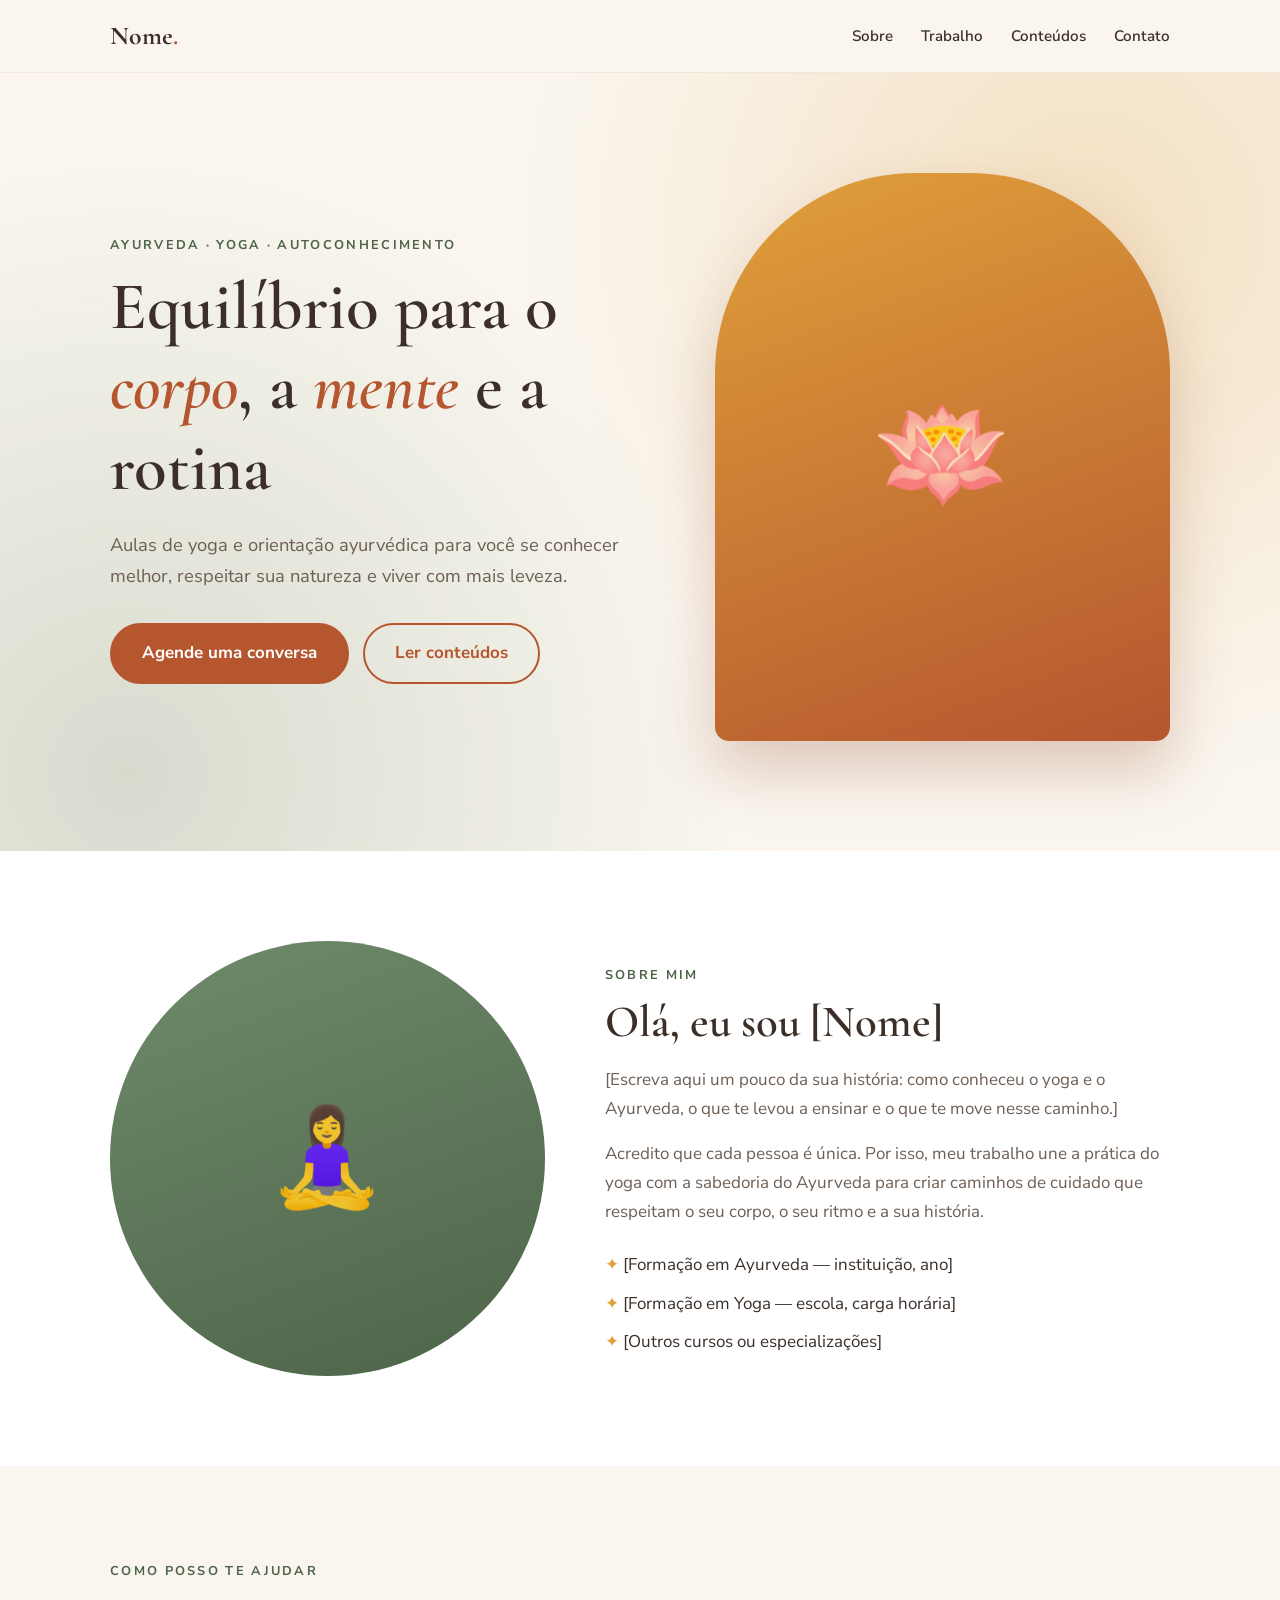
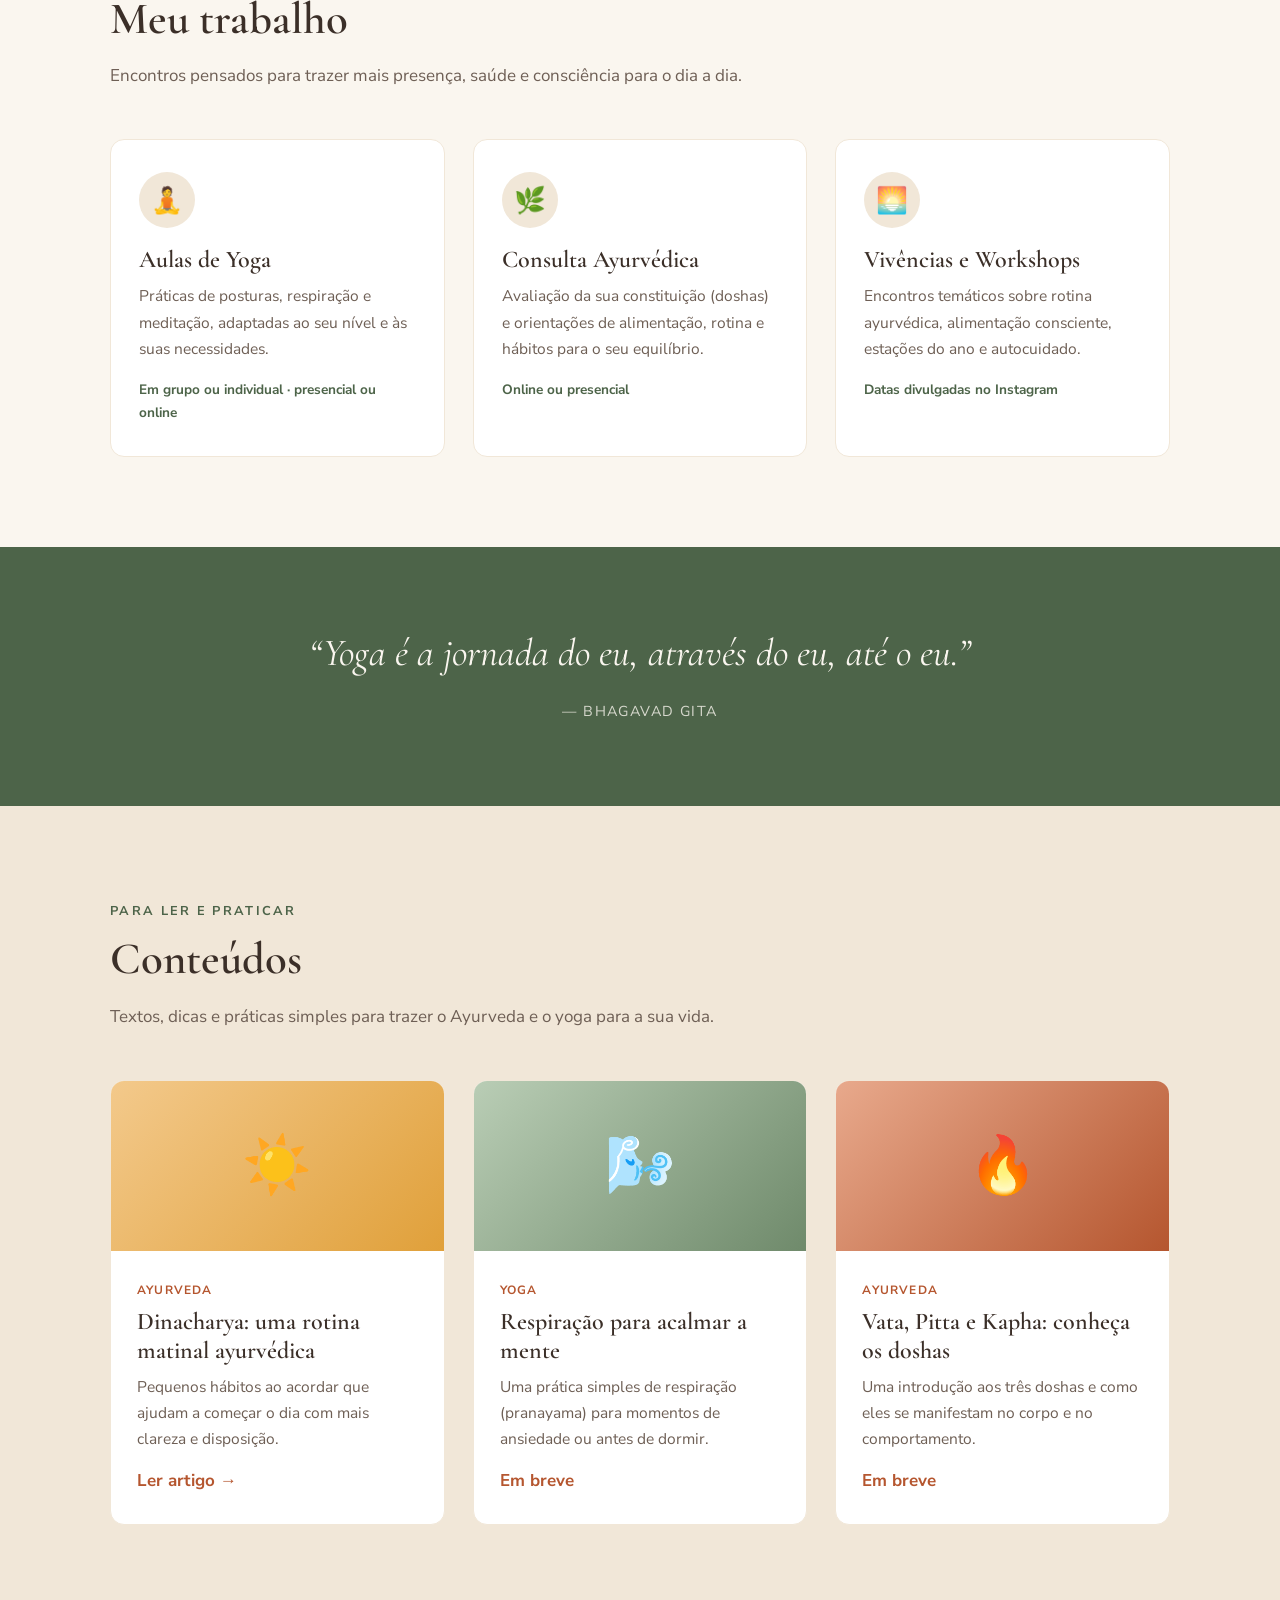
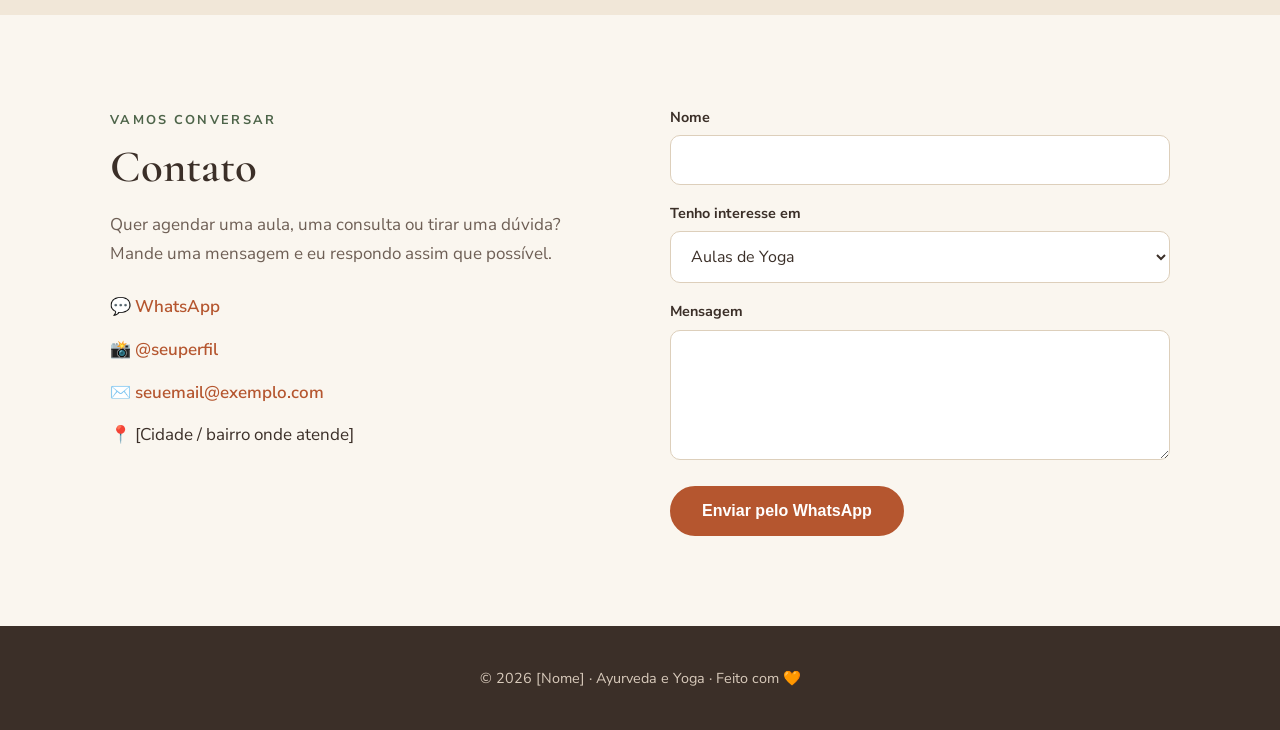
==== site-ayurveda/index.html @ a3ac4bb6 "Adiciona site de Ayurveda e Yoga Página principal com apresentação, serviços, conteúdos e contato vi" ====
<!DOCTYPE html>
<html lang="pt-BR">
<head>
  <meta charset="UTF-8">
  <meta name="viewport" content="width=device-width, initial-scale=1.0">
  <title>Nome da Professora · Ayurveda e Yoga</title>
  <meta name="description" content="Aulas de yoga, consultas de Ayurveda e conteúdos para uma vida em equilíbrio.">

  <link rel="preconnect" href="https://fonts.googleapis.com">
  <link rel="preconnect" href="https://fonts.gstatic.com" crossorigin>
  <link href="https://fonts.googleapis.com/css2?family=Cormorant+Garamond:ital,wght@0,500;0,600;0,700;1,500&family=Nunito+Sans:wght@400;600;700&display=swap" rel="stylesheet">
  <link rel="stylesheet" href="css/estilo.css">
</head>
<body>

  <!-- ================= MENU ================= -->
  <header class="topo">
    <div class="container">
      <a href="#inicio" class="logo">Nome<span>.</span></a>
      <button class="botao-menu" aria-label="Abrir menu" onclick="abrirMenu()">☰</button>
      <ul class="menu" id="menu">
        <li><a href="#sobre">Sobre</a></li>
        <li><a href="#trabalho">Trabalho</a></li>
        <li><a href="#conteudos">Conteúdos</a></li>
        <li><a href="#contato">Contato</a></li>
      </ul>
    </div>
  </header>

  <!-- ================= CAPA ================= -->
  <section class="capa" id="inicio">
    <div class="container">
      <div>
        <span class="subtitulo">Ayurveda · Yoga · Autoconhecimento</span>
        <h1>Equilíbrio para o <em>corpo</em>, a <em>mente</em> e a rotina</h1>
        <p>
          Aulas de yoga e orientação ayurvédica para você se conhecer melhor,
          respeitar sua natureza e viver com mais leveza.
        </p>
        <div class="botoes">
          <a href="#contato" class="botao">Agende uma conversa</a>
          <a href="#conteudos" class="botao botao-claro">Ler conteúdos</a>
        </div>
      </div>
      <!-- Para usar uma foto: troque o emoji por <img src="imagens/capa.jpg" alt="..."> -->
      <div class="capa-imagem">🪷</div>
    </div>
  </section>

  <!-- ================= SOBRE ================= -->
  <section class="sobre" id="sobre">
    <div class="container">
      <!-- Para usar uma foto: troque o emoji por <img src="imagens/foto.jpg" alt="Foto da professora"> -->
      <div class="sobre-foto">🧘‍♀️</div>
      <div>
        <span class="subtitulo">Sobre mim</span>
        <h2>Olá, eu sou [Nome]</h2>
        <p>
          [Escreva aqui um pouco da sua história: como conheceu o yoga e o Ayurveda,
          o que te levou a ensinar e o que te move nesse caminho.]
        </p>
        <p>
          Acredito que cada pessoa é única. Por isso, meu trabalho une a prática do
          yoga com a sabedoria do Ayurveda para criar caminhos de cuidado que
          respeitam o seu corpo, o seu ritmo e a sua história.
        </p>
        <ul class="formacao">
          <li>[Formação em Ayurveda — instituição, ano]</li>
          <li>[Formação em Yoga — escola, carga horária]</li>
          <li>[Outros cursos ou especializações]</li>
        </ul>
      </div>
    </div>
  </section>

  <!-- ================= TRABALHO ================= -->
  <section id="trabalho">
    <div class="container">
      <span class="subtitulo">Como posso te ajudar</span>
      <h2>Meu trabalho</h2>
      <p class="intro-secao">
        Encontros pensados para trazer mais presença, saúde e consciência para o dia a dia.
      </p>

      <div class="grade">
        <div class="cartao">
          <div class="icone">🧘</div>
          <h3>Aulas de Yoga</h3>
          <p>Práticas de posturas, respiração e meditação, adaptadas ao seu nível e às suas necessidades.</p>
          <p class="detalhe">Em grupo ou individual · presencial ou online</p>
        </div>

        <div class="cartao">
          <div class="icone">🌿</div>
          <h3>Consulta Ayurvédica</h3>
          <p>Avaliação da sua constituição (doshas) e orientações de alimentação, rotina e hábitos para o seu equilíbrio.</p>
          <p class="detalhe">Online ou presencial</p>
        </div>

        <div class="cartao">
          <div class="icone">🌅</div>
          <h3>Vivências e Workshops</h3>
          <p>Encontros temáticos sobre rotina ayurvédica, alimentação consciente, estações do ano e autocuidado.</p>
          <p class="detalhe">Datas divulgadas no Instagram</p>
        </div>
      </div>
    </div>
  </section>

  <!-- ================= CITAÇÃO ================= -->
  <section class="citacao">
    <div class="container">
      <blockquote>“Yoga é a jornada do eu, através do eu, até o eu.”</blockquote>
      <cite>— BHAGAVAD GITA</cite>
    </div>
  </section>

  <!-- ================= CONTEÚDOS ================= -->
  <section class="conteudos" id="conteudos">
    <div class="container">
      <span class="subtitulo">Para ler e praticar</span>
      <h2>Conteúdos</h2>
      <p class="intro-secao">
        Textos, dicas e práticas simples para trazer o Ayurveda e o yoga para a sua vida.
      </p>

      <div class="grade">
        <!-- Cada novo conteúdo é um cartão como este. Copie, cole e troque o texto e o link. -->
        <a href="artigos/rotina-matinal.html" class="cartao artigo-cartao">
          <div class="capa-artigo cor-1">☀️</div>
          <div class="corpo">
            <span class="etiqueta">Ayurveda</span>
            <h3>Dinacharya: uma rotina matinal ayurvédica</h3>
            <p>Pequenos hábitos ao acordar que ajudam a começar o dia com mais clareza e disposição.</p>
            <span class="ler-mais">Ler artigo →</span>
          </div>
        </a>

        <div class="cartao artigo-cartao">
          <div class="capa-artigo cor-2">🌬️</div>
          <div class="corpo">
            <span class="etiqueta">Yoga</span>
            <h3>Respiração para acalmar a mente</h3>
            <p>Uma prática simples de respiração (pranayama) para momentos de ansiedade ou antes de dormir.</p>
            <span class="ler-mais">Em breve</span>
          </div>
        </div>

        <div class="cartao artigo-cartao">
          <div class="capa-artigo cor-3">🔥</div>
          <div class="corpo">
            <span class="etiqueta">Ayurveda</span>
            <h3>Vata, Pitta e Kapha: conheça os doshas</h3>
            <p>Uma introdução aos três doshas e como eles se manifestam no corpo e no comportamento.</p>
            <span class="ler-mais">Em breve</span>
          </div>
        </div>
      </div>
    </div>
  </section>

  <!-- ================= CONTATO ================= -->
  <section class="contato" id="contato">
    <div class="container">
      <div class="contato-info">
        <span class="subtitulo">Vamos conversar</span>
        <h2>Contato</h2>
        <p>
          Quer agendar uma aula, uma consulta ou tirar uma dúvida?
          Mande uma mensagem e eu respondo assim que possível.
        </p>
        <ul class="contato-lista">
          <!-- Troque pelo número com DDD, só números: 55 + DDD + número -->
          <li>💬 <a href="https://wa.me/5500000000000" target="_blank">WhatsApp</a></li>
          <li>📸 <a href="https://instagram.com/seuperfil" target="_blank">@seuperfil</a></li>
          <li>✉️ <a href="mailto:seuemail@exemplo.com">seuemail@exemplo.com</a></li>
          <li>📍 [Cidade / bairro onde atende]</li>
        </ul>
      </div>

      <form onsubmit="enviarMensagem(event)">
        <div>
          <label for="nome">Nome</label>
          <input type="text" id="nome" required>
        </div>
        <div>
          <label for="interesse">Tenho interesse em</label>
          <select id="interesse">
            <option>Aulas de Yoga</option>
            <option>Consulta Ayurvédica</option>
            <option>Vivências e Workshops</option>
            <option>Outro assunto</option>
          </select>
        </div>
        <div>
          <label for="texto">Mensagem</label>
          <textarea id="texto" required></textarea>
        </div>
        <button type="submit" class="botao">Enviar pelo WhatsApp</button>
      </form>
    </div>
  </section>

  <!-- ================= RODAPÉ ================= -->
  <footer class="rodape">
    <div class="container">
      <p>© 2026 [Nome] · Ayurveda e Yoga · Feito com 🧡</p>
    </div>
  </footer>

  <script>
    // Número do WhatsApp que recebe as mensagens do formulário (55 + DDD + número)
    var WHATSAPP = "5500000000000";

    // Abre e fecha o menu no celular
    function abrirMenu() {
      document.getElementById("menu").classList.toggle("aberto");
    }

    // Fecha o menu quando clica em um link
    document.querySelectorAll(".menu a").forEach(function (link) {
      link.addEventListener("click", function () {
        document.getElementById("menu").classList.remove("aberto");
      });
    });

    // Monta a mensagem do formulário e abre o WhatsApp
    function enviarMensagem(evento) {
      evento.preventDefault();
      var nome = document.getElementById("nome").value;
      var interesse = document.getElementById("interesse").value;
      var texto = document.getElementById("texto").value;

      var mensagem = "Olá! Meu nome é " + nome + ".\n" +
                     "Tenho interesse em: " + interesse + ".\n\n" + texto;

      window.open("https://wa.me/" + WHATSAPP + "?text=" + encodeURIComponent(mensagem), "_blank");
    }
  </script>
</body>
</html>
---- site-ayurveda/css/estilo.css ----
/* =========================================================
   CORES E FONTES DO SITE
   Troque os valores abaixo para mudar a aparência do site todo.
   ========================================================= */
:root {
  --creme: #faf6ef;
  --areia: #f1e7d8;
  --terracota: #b5562f;
  --terracota-escuro: #8f4022;
  --acafrao: #e0a03a;
  --salvia: #6f8a6b;
  --salvia-escuro: #4d6449;
  --texto: #3b2f28;
  --texto-suave: #6e5f55;
  --branco: #ffffff;

  --fonte-titulo: "Cormorant Garamond", Georgia, serif;
  --fonte-texto: "Nunito Sans", "Segoe UI", Arial, sans-serif;

  --largura: 1100px;
  --raio: 14px;
}

/* ===== Base ===== */
* { margin: 0; padding: 0; box-sizing: border-box; }

html { scroll-behavior: smooth; }

body {
  font-family: var(--fonte-texto);
  background: var(--creme);
  color: var(--texto);
  line-height: 1.7;
  font-size: 17px;
}

img { max-width: 100%; display: block; }

a { color: var(--terracota); }

h1, h2, h3 {
  font-family: var(--fonte-titulo);
  font-weight: 600;
  line-height: 1.2;
  color: var(--texto);
}

h2 { font-size: clamp(2rem, 4vw, 2.8rem); margin-bottom: 16px; }
h3 { font-size: 1.5rem; margin-bottom: 8px; }

.container {
  max-width: var(--largura);
  margin: 0 auto;
  padding: 0 20px;
}

section { padding: 90px 0; }

.subtitulo {
  display: inline-block;
  font-size: 0.8rem;
  letter-spacing: 0.18em;
  text-transform: uppercase;
  color: var(--salvia-escuro);
  font-weight: 700;
  margin-bottom: 10px;
}

.intro-secao {
  max-width: 640px;
  color: var(--texto-suave);
  margin-bottom: 48px;
}

.centro { text-align: center; margin-left: auto; margin-right: auto; }

/* ===== Botões ===== */
.botao {
  display: inline-block;
  padding: 14px 30px;
  border-radius: 999px;
  background: var(--terracota);
  color: var(--branco);
  text-decoration: none;
  font-weight: 700;
  transition: background 0.2s, transform 0.2s;
  border: 2px solid var(--terracota);
}
.botao:hover { background: var(--terracota-escuro); border-color: var(--terracota-escuro); transform: translateY(-2px); }

.botao-claro {
  background: transparent;
  color: var(--terracota);
}
.botao-claro:hover { background: var(--terracota); color: var(--branco); }

/* ===== Menu ===== */
.topo {
  position: sticky;
  top: 0;
  z-index: 10;
  background: rgba(250, 246, 239, 0.95);
  backdrop-filter: blur(6px);
  border-bottom: 1px solid var(--areia);
}

.topo .container {
  display: flex;
  align-items: center;
  justify-content: space-between;
  height: 72px;
}

.logo {
  font-family: var(--fonte-titulo);
  font-size: 1.6rem;
  font-weight: 700;
  color: var(--texto);
  text-decoration: none;
}
.logo span { color: var(--terracota); }

.menu { display: flex; gap: 28px; list-style: none; }
.menu a {
  text-decoration: none;
  color: var(--texto);
  font-weight: 600;
  font-size: 0.95rem;
}
.menu a:hover { color: var(--terracota); }

.botao-menu {
  display: none;
  background: none;
  border: none;
  font-size: 1.8rem;
  cursor: pointer;
  color: var(--texto);
}

/* ===== Capa (hero) ===== */
.capa {
  padding: 100px 0 110px;
  background:
    radial-gradient(circle at 85% 20%, rgba(224, 160, 58, 0.25), transparent 45%),
    radial-gradient(circle at 10% 90%, rgba(111, 138, 107, 0.25), transparent 45%),
    var(--creme);
}

.capa .container {
  display: grid;
  grid-template-columns: 1.2fr 1fr;
  gap: 60px;
  align-items: center;
}

.capa h1 {
  font-size: clamp(2.6rem, 6vw, 4.2rem);
  margin-bottom: 20px;
}
.capa h1 em { color: var(--terracota); font-style: italic; }

.capa p {
  font-size: 1.15rem;
  color: var(--texto-suave);
  margin-bottom: 32px;
  max-width: 520px;
}

.capa .botoes { display: flex; gap: 14px; flex-wrap: wrap; }

.capa-imagem {
  aspect-ratio: 4 / 5;
  border-radius: 200px 200px var(--raio) var(--raio);
  background: linear-gradient(160deg, var(--acafrao), var(--terracota));
  display: flex;
  align-items: center;
  justify-content: center;
  font-size: 7rem;
  color: rgba(255, 255, 255, 0.9);
  overflow: hidden;
  box-shadow: 0 30px 60px rgba(143, 64, 34, 0.25);
}
.capa-imagem img { width: 100%; height: 100%; object-fit: cover; }

/* ===== Sobre ===== */
.sobre { background: var(--branco); }

.sobre .container {
  display: grid;
  grid-template-columns: 1fr 1.3fr;
  gap: 60px;
  align-items: center;
}

.sobre-foto {
  aspect-ratio: 1;
  border-radius: 50%;
  background: linear-gradient(160deg, var(--salvia), var(--salvia-escuro));
  display: flex;
  align-items: center;
  justify-content: center;
  font-size: 6rem;
  color: rgba(255, 255, 255, 0.9);
  overflow: hidden;
}
.sobre-foto img { width: 100%; height: 100%; object-fit: cover; }

.sobre p { color: var(--texto-suave); margin-bottom: 16px; }

.formacao {
  list-style: none;
  margin-top: 24px;
  display: grid;
  gap: 10px;
}
.formacao li::before { content: "✦ "; color: var(--acafrao); }

/* ===== Cartões (serviços e conteúdos) ===== */
.grade {
  display: grid;
  grid-template-columns: repeat(auto-fit, minmax(260px, 1fr));
  gap: 28px;
}

.cartao {
  background: var(--branco);
  border-radius: var(--raio);
  padding: 32px 28px;
  border: 1px solid var(--areia);
  transition: transform 0.2s, box-shadow 0.2s;
}
.cartao:hover {
  transform: translateY(-4px);
  box-shadow: 0 16px 36px rgba(59, 47, 40, 0.08);
}

.cartao .icone {
  width: 56px;
  height: 56px;
  border-radius: 50%;
  background: var(--areia);
  display: flex;
  align-items: center;
  justify-content: center;
  font-size: 1.6rem;
  margin-bottom: 18px;
}

.cartao p { color: var(--texto-suave); font-size: 0.97rem; }

.cartao .detalhe {
  margin-top: 16px;
  font-size: 0.85rem;
  font-weight: 700;
  color: var(--salvia-escuro);
}

/* ===== Conteúdos ===== */
.conteudos { background: var(--areia); }

.artigo-cartao {
  padding: 0;
  overflow: hidden;
  display: flex;
  flex-direction: column;
  text-decoration: none;
  color: inherit;
}

.artigo-cartao .capa-artigo {
  height: 170px;
  display: flex;
  align-items: center;
  justify-content: center;
  font-size: 3.5rem;
}
.cor-1 { background: linear-gradient(135deg, #f3c98b, var(--acafrao)); }
.cor-2 { background: linear-gradient(135deg, #b9cdb5, var(--salvia)); }
.cor-3 { background: linear-gradient(135deg, #e8a98c, var(--terracota)); }

.artigo-cartao .corpo { padding: 24px 26px 28px; flex: 1; }

.etiqueta {
  display: inline-block;
  font-size: 0.75rem;
  font-weight: 700;
  text-transform: uppercase;
  letter-spacing: 0.1em;
  color: var(--terracota);
  margin-bottom: 8px;
}

.ler-mais {
  display: inline-block;
  margin-top: 14px;
  font-weight: 700;
  color: var(--terracota);
}

/* ===== Citação ===== */
.citacao {
  background: var(--salvia-escuro);
  color: var(--creme);
  text-align: center;
  padding: 80px 0;
}
.citacao blockquote {
  font-family: var(--fonte-titulo);
  font-size: clamp(1.6rem, 3.5vw, 2.4rem);
  font-style: italic;
  max-width: 800px;
  margin: 0 auto 16px;
  line-height: 1.4;
}
.citacao cite { font-style: normal; opacity: 0.8; letter-spacing: 0.1em; font-size: 0.9rem; }

/* ===== Contato ===== */
.contato .container {
  display: grid;
  grid-template-columns: 1fr 1fr;
  gap: 60px;
}

.contato-info p { color: var(--texto-suave); margin-bottom: 24px; }

.contato-lista { list-style: none; display: grid; gap: 14px; }
.contato-lista a { text-decoration: none; font-weight: 600; }

form { display: grid; gap: 16px; }

label { font-weight: 700; font-size: 0.9rem; display: block; margin-bottom: 6px; }

input, textarea, select {
  width: 100%;
  padding: 13px 16px;
  border: 1px solid #ddcfbb;
  border-radius: 10px;
  background: var(--branco);
  font-family: inherit;
  font-size: 1rem;
  color: var(--texto);
}
input:focus, textarea:focus, select:focus {
  outline: 2px solid var(--acafrao);
  border-color: transparent;
}
textarea { min-height: 130px; resize: vertical; }

form .botao { cursor: pointer; font-size: 1rem; justify-self: start; }

/* ===== Rodapé ===== */
.rodape {
  background: var(--texto);
  color: #d8cabb;
  padding: 40px 0;
  text-align: center;
  font-size: 0.9rem;
}
.rodape a { color: var(--acafrao); }

/* ===== Página de artigo ===== */
.artigo {
  max-width: 720px;
  margin: 0 auto;
  padding: 70px 20px 90px;
}
.artigo h1 { font-size: clamp(2.4rem, 5vw, 3.4rem); margin-bottom: 14px; }
.artigo .meta { color: var(--texto-suave); font-size: 0.9rem; margin-bottom: 40px; }
.artigo h2 { font-size: 1.9rem; margin: 44px 0 14px; }
.artigo p, .artigo li { margin-bottom: 14px; }
.artigo ul, .artigo ol { padding-left: 22px; margin-bottom: 20px; }
.artigo .destaque {
  background: var(--areia);
  border-left: 4px solid var(--acafrao);
  padding: 20px 24px;
  border-radius: 0 var(--raio) var(--raio) 0;
  margin: 30px 0;
}
.artigo .aviso { font-size: 0.88rem; color: var(--texto-suave); margin-top: 50px; }
.voltar { display: inline-block; margin-bottom: 30px; text-decoration: none; font-weight: 700; }

/* ===== Celular ===== */
@media (max-width: 820px) {
  section { padding: 64px 0; }

  .botao-menu { display: block; }
  .menu {
    display: none;
    position: absolute;
    top: 72px;
    left: 0;
    right: 0;
    flex-direction: column;
    gap: 0;
    background: var(--creme);
    border-bottom: 1px solid var(--areia);
  }
  .menu.aberto { display: flex; }
  .menu a { display: block; padding: 16px 20px; }

  .capa .container,
  .sobre .container,
  .contato .container { grid-template-columns: 1fr; gap: 40px; }

  .capa { padding: 60px 0 70px; }
  .capa-imagem { max-width: 320px; margin: 0 auto; }
  .sobre-foto { max-width: 260px; margin: 0 auto; }
}
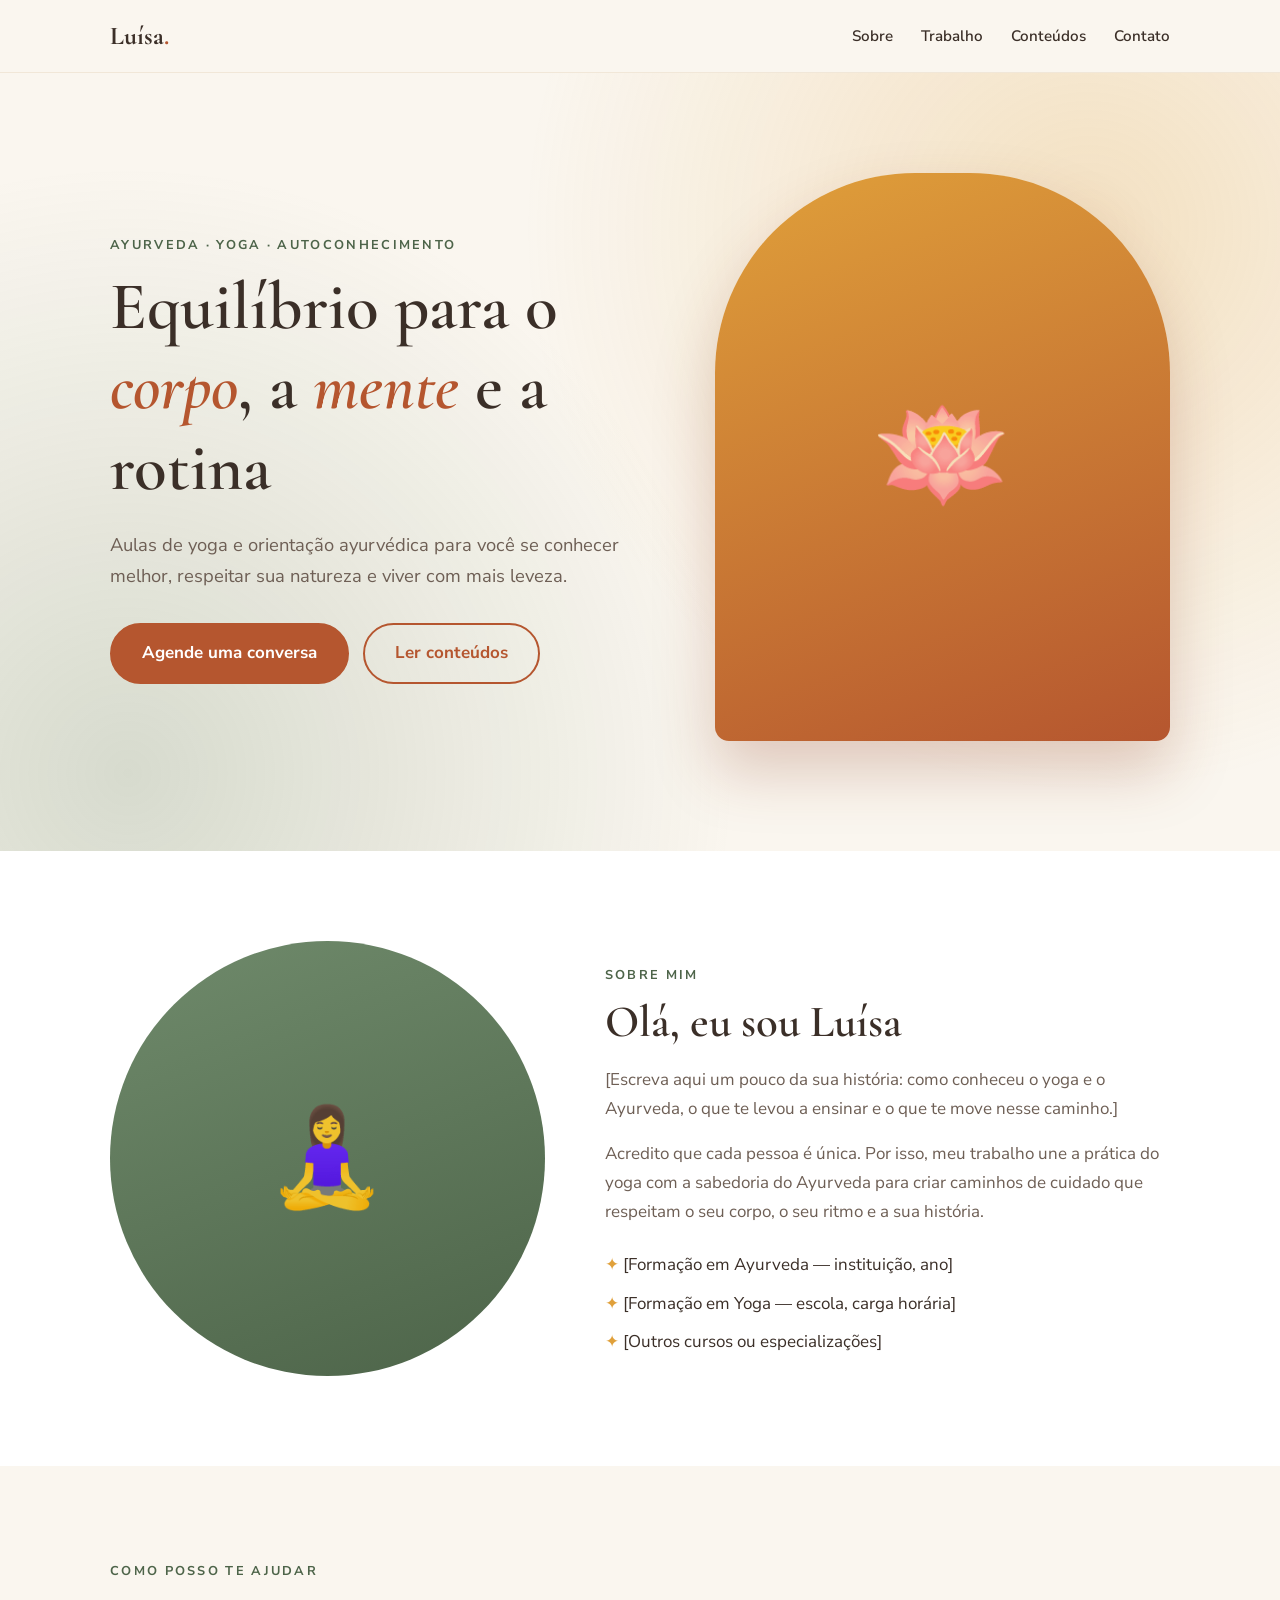
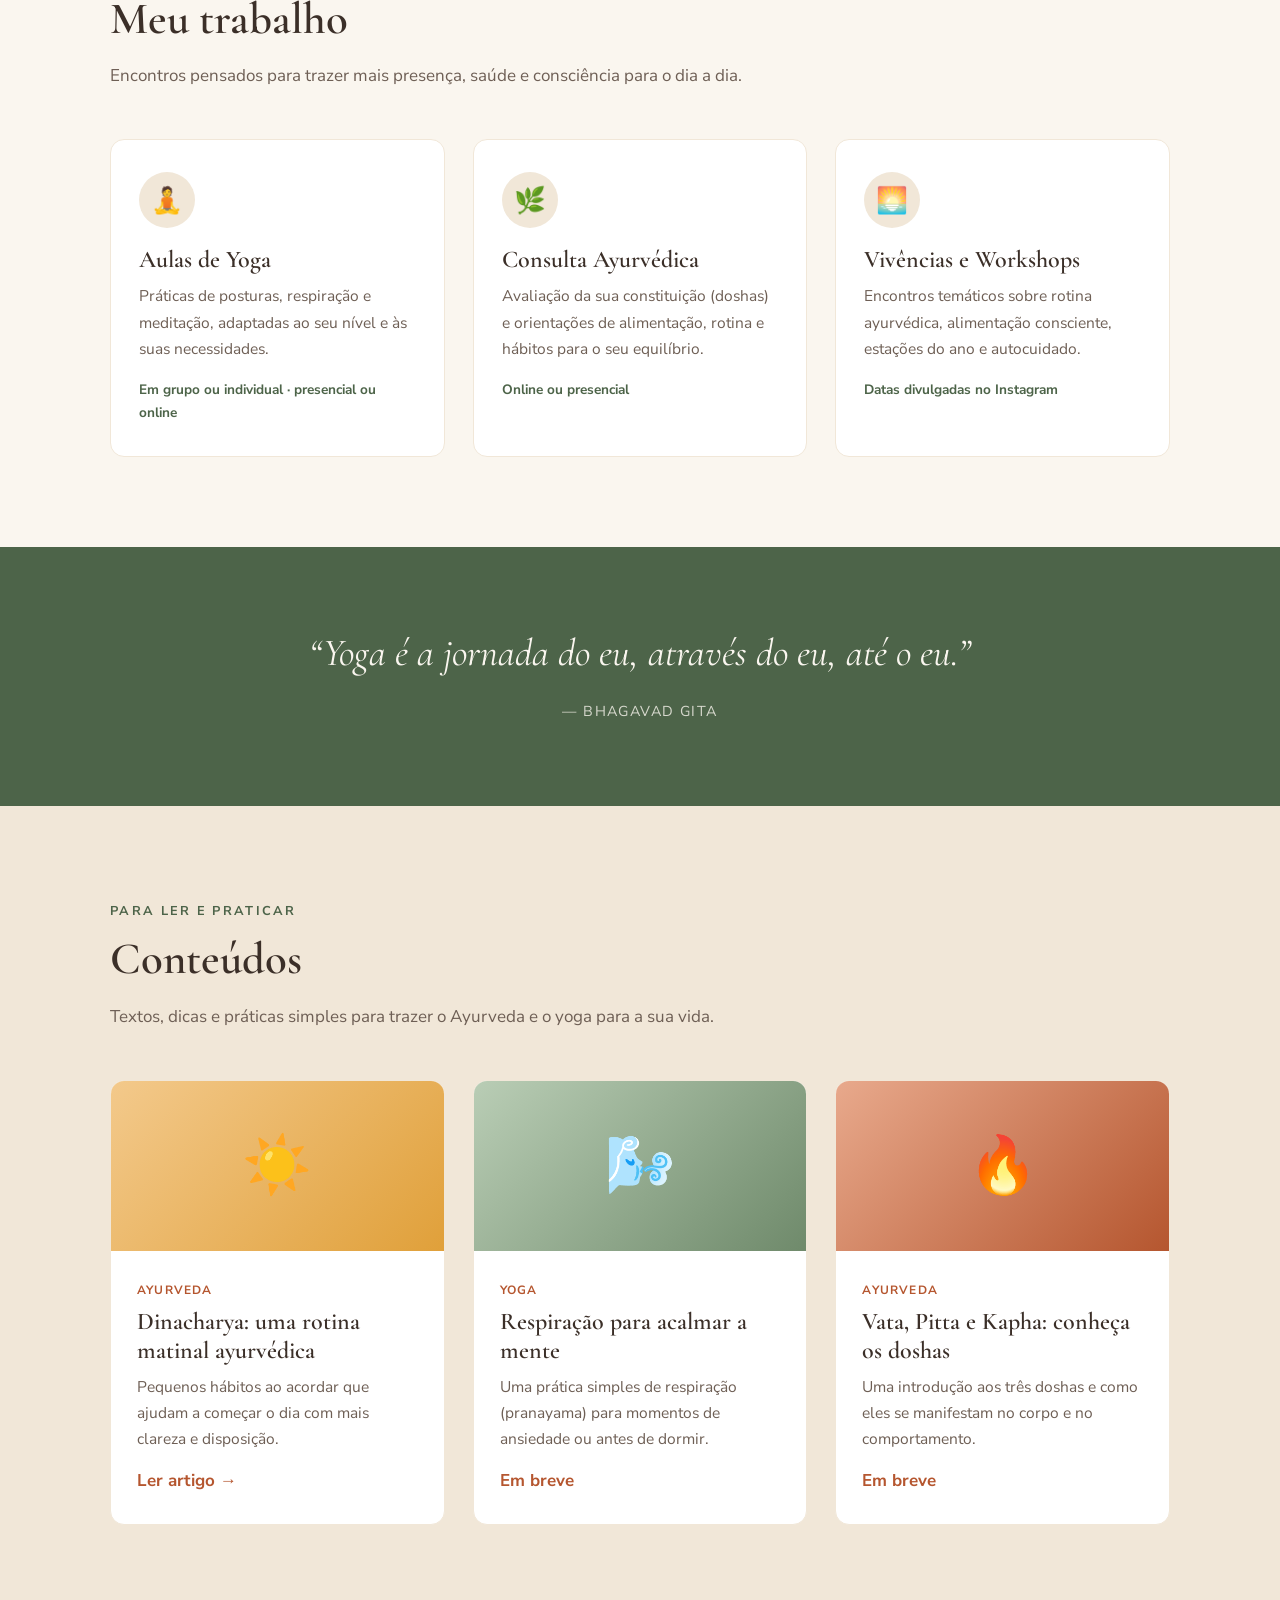
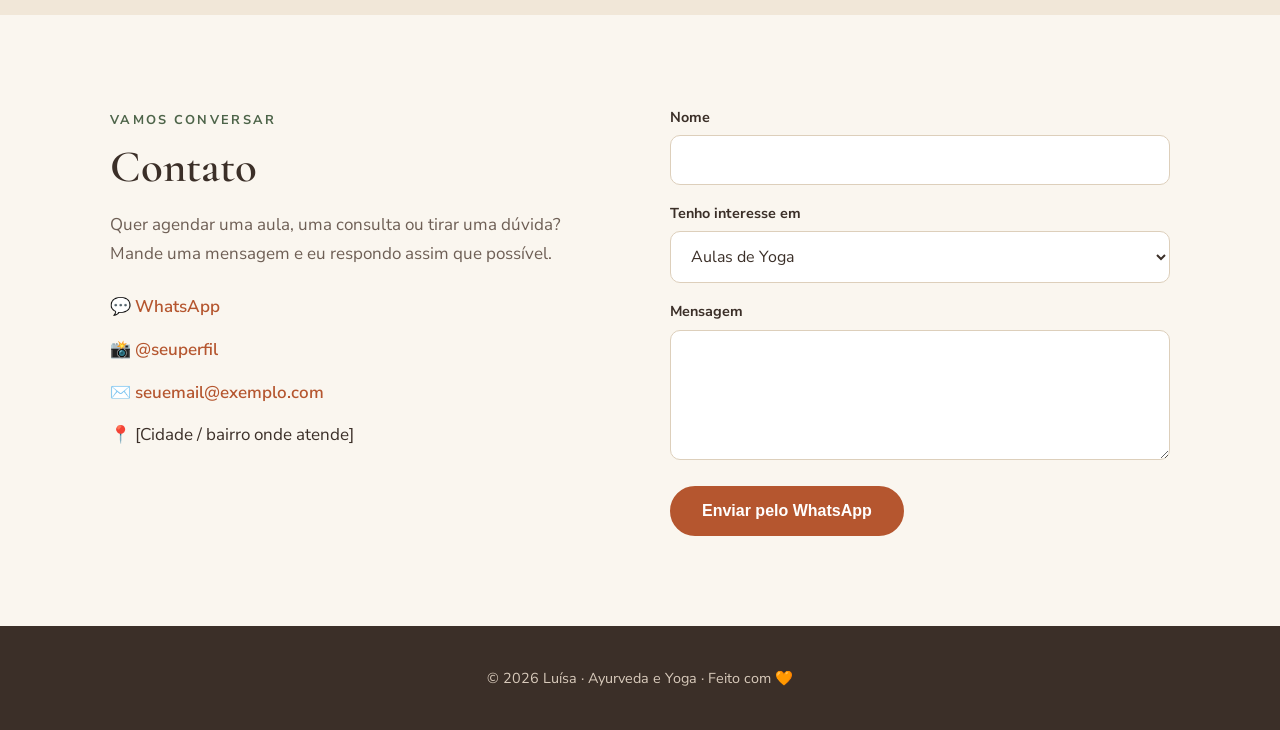
==== commit 49e2d3ab: "Coloca o nome Luísa no site Co-Authored-By: Claude Opus 5.5 <noreply@anthropic.com>" ====
--- a/site-ayurveda/index.html
+++ b/site-ayurveda/index.html
@@ -3,7 +3,7 @@
 <head>
   <meta charset="UTF-8">
   <meta name="viewport" content="width=device-width, initial-scale=1.0">
-  <title>Nome da Professora · Ayurveda e Yoga</title>
+  <title>Luísa · Ayurveda e Yoga</title>
   <meta name="description" content="Aulas de yoga, consultas de Ayurveda e conteúdos para uma vida em equilíbrio.">
 
   <link rel="preconnect" href="https://fonts.googleapis.com">
@@ -16,7 +16,7 @@
   <!-- ================= MENU ================= -->
   <header class="topo">
     <div class="container">
-      <a href="#inicio" class="logo">Nome<span>.</span></a>
+      <a href="#inicio" class="logo">Luísa<span>.</span></a>
       <button class="botao-menu" aria-label="Abrir menu" onclick="abrirMenu()">☰</button>
       <ul class="menu" id="menu">
         <li><a href="#sobre">Sobre</a></li>
@@ -54,7 +54,7 @@
       <div class="sobre-foto">🧘‍♀️</div>
       <div>
         <span class="subtitulo">Sobre mim</span>
-        <h2>Olá, eu sou [Nome]</h2>
+        <h2>Olá, eu sou Luísa</h2>
         <p>
           [Escreva aqui um pouco da sua história: como conheceu o yoga e o Ayurveda,
           o que te levou a ensinar e o que te move nesse caminho.]
@@ -126,7 +126,7 @@
 
       <div class="grade">
         <!-- Cada novo conteúdo é um cartão como este. Copie, cole e troque o texto e o link. -->
-        <a href="artigos/rotina-matinal.html" class="cartao artigo-cartao">
+        <a href="artigos/rotina-matinal/" class="cartao artigo-cartao">
           <div class="capa-artigo cor-1">☀️</div>
           <div class="corpo">
             <span class="etiqueta">Ayurveda</span>
@@ -204,25 +204,13 @@
   <!-- ================= RODAPÉ ================= -->
   <footer class="rodape">
     <div class="container">
-      <p>© 2026 [Nome] · Ayurveda e Yoga · Feito com 🧡</p>
+      <p>© 2026 Luísa · Ayurveda e Yoga · Feito com 🧡</p>
     </div>
   </footer>
 
   <script>
     // Número do WhatsApp que recebe as mensagens do formulário (55 + DDD + número)
     var WHATSAPP = "5500000000000";
-
-    // Abre e fecha o menu no celular
-    function abrirMenu() {
-      document.getElementById("menu").classList.toggle("aberto");
-    }
-
-    // Fecha o menu quando clica em um link
-    document.querySelectorAll(".menu a").forEach(function (link) {
-      link.addEventListener("click", function () {
-        document.getElementById("menu").classList.remove("aberto");
-      });
-    });
 
     // Monta a mensagem do formulário e abre o WhatsApp
     function enviarMensagem(evento) {
@@ -237,5 +225,6 @@
       window.open("https://wa.me/" + WHATSAPP + "?text=" + encodeURIComponent(mensagem), "_blank");
     }
   </script>
+  <script src="js/menu.js"></script>
 </body>
 </html>
--- a/site-ayurveda/css/estilo.css
+++ b/site-ayurveda/css/estilo.css
@@ -127,7 +127,9 @@
   font-weight: 600;
   font-size: 0.95rem;
 }
-.menu a:hover { color: var(--terracota); }
+.menu a:hover,
+.menu a.ativo { color: var(--terracota); }
+.menu a.ativo { text-decoration: underline; text-underline-offset: 6px; }
 
 .botao-menu {
   display: none;
@@ -379,6 +381,23 @@
 }
 .artigo .aviso { font-size: 0.88rem; color: var(--texto-suave); margin-top: 50px; }
 .voltar { display: inline-block; margin-bottom: 30px; text-decoration: none; font-weight: 700; }
+
+.trilha { font-size: 0.88rem; color: var(--texto-suave); margin-bottom: 30px; }
+.trilha a { text-decoration: none; font-weight: 600; }
+
+/* ===== Página não encontrada (404) ===== */
+.pagina-404 {
+  min-height: 70vh;
+  display: flex;
+  flex-direction: column;
+  align-items: center;
+  justify-content: center;
+  text-align: center;
+  padding: 60px 20px;
+}
+.pagina-404 .emoji { font-size: 5rem; margin-bottom: 10px; }
+.pagina-404 h1 { font-size: clamp(2.4rem, 5vw, 3.4rem); margin-bottom: 12px; }
+.pagina-404 p { color: var(--texto-suave); margin-bottom: 28px; max-width: 460px; }
 
 /* ===== Celular ===== */
 @media (max-width: 820px) {
